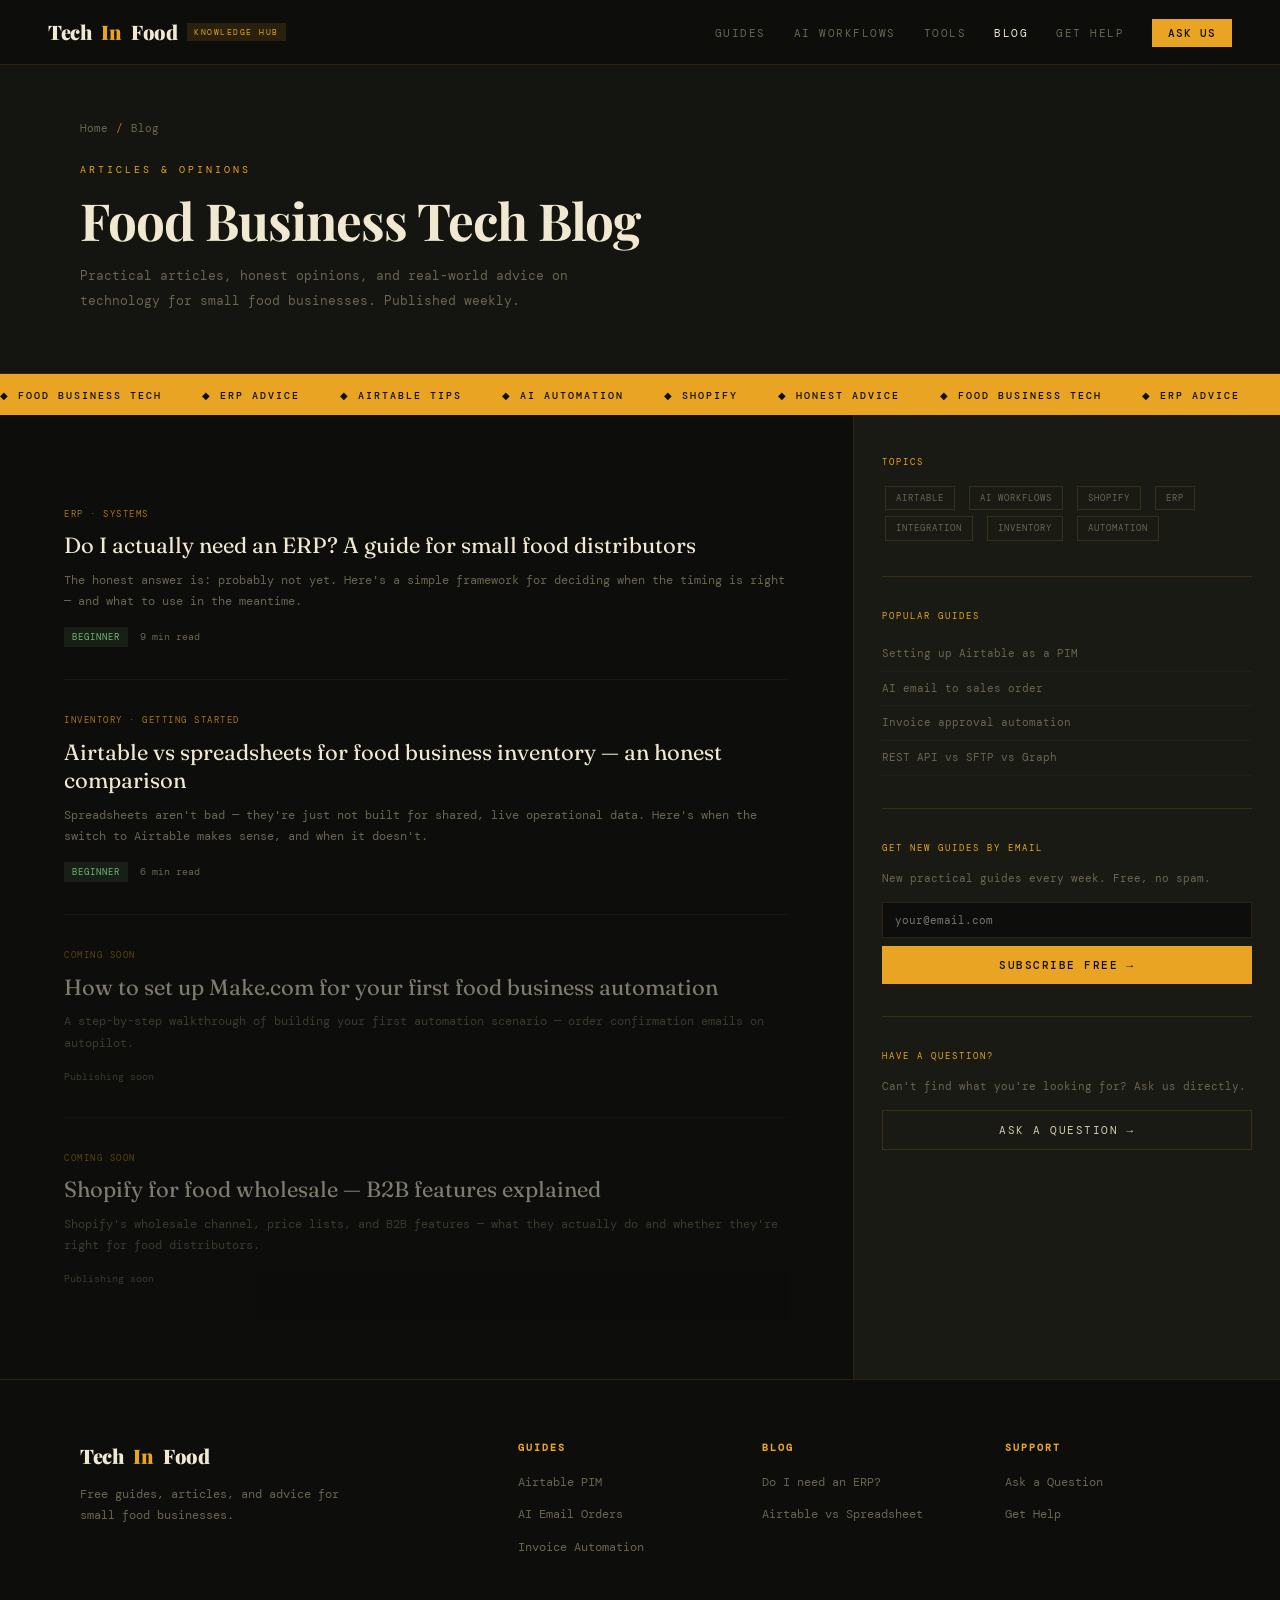
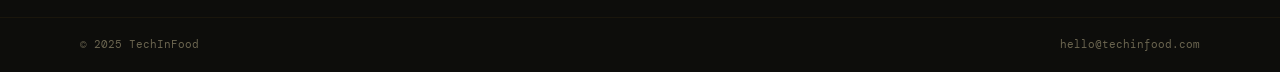
==== blog/index.html @ e89bcf70 "Rename index.html to blog/index.html" ====
<!DOCTYPE html>
<html lang="en">
<head>
<meta charset="UTF-8">
<meta name="viewport" content="width=device-width, initial-scale=1.0">
<title>Blog — Food Business Technology | TechInFood</title>
<meta name="description" content="Practical articles on technology for small food businesses. ERP decisions, Airtable vs spreadsheets, AI automation, and more. Free to read.">
<link rel="canonical" href="https://www.techinfood.com/blog/">
<link href="https://fonts.googleapis.com/css2?family=Playfair+Display:wght@400;700;900&family=DM+Mono:wght@300;400;500&family=Fraunces:ital,wght@0,300;0,700;1,300&display=swap" rel="stylesheet">
<link rel="stylesheet" href="../assets/style.css">
<style>
  .page-hero { padding: 120px 80px 60px; background: var(--surface); border-bottom: 1px solid var(--border); }
  .blog-grid { display: grid; grid-template-columns: 2fr 1fr; gap: 1px; background: var(--border); margin-top: 0; }
  .blog-main { background: var(--bg); padding: 60px 64px; display: flex; flex-direction: column; gap: 1px; }
  .blog-sidebar { background: var(--panel); padding: 40px 28px; }
  .post-card { background: var(--bg); padding: 32px 0; border-bottom: 1px solid rgba(232,164,34,0.07); text-decoration: none; display: block; transition: padding-left 0.2s; color: inherit; }
  .post-card:hover { padding-left: 8px; }
  .post-card:last-child { border-bottom: none; }
  .post-cat { font-size: 9px; letter-spacing: 1.5px; text-transform: uppercase; color: var(--amber-dim); margin-bottom: 10px; }
  .post-title { font-family: 'Fraunces', serif; font-size: 22px; color: var(--cream); margin-bottom: 10px; line-height: 1.3; }
  .post-excerpt { font-size: 12px; color: var(--muted); line-height: 1.8; margin-bottom: 14px; }
  .post-meta { display: flex; gap: 12px; align-items: center; }
  .sidebar-label { font-size: 9px; letter-spacing: 2px; text-transform: uppercase; color: var(--amber); margin-bottom: 14px; }
  .sidebar-section { margin-bottom: 32px; padding-bottom: 32px; border-bottom: 1px solid var(--border); }
  .sidebar-section:last-child { border-bottom: none; margin-bottom: 0; }
  .sidebar-link { display: block; font-size: 11px; color: var(--muted); padding: 8px 0; border-bottom: 1px solid rgba(232,164,34,0.04); text-decoration: none; transition: color 0.2s, padding-left 0.2s; }
  .sidebar-link:hover { color: var(--amber); padding-left: 4px; }
  .topic-tag { font-size: 9px; letter-spacing: 1px; text-transform: uppercase; border: 1px solid var(--border); color: var(--muted); padding: 4px 10px; display: inline-block; margin: 3px; transition: all 0.2s; text-decoration: none; }
  .topic-tag:hover { border-color: var(--amber); color: var(--amber); }
  @media(max-width:900px){ .page-hero{padding:100px 24px 40px;} .blog-grid{grid-template-columns:1fr;} .blog-main{padding:40px 24px;} .blog-sidebar{padding:32px 24px;} }
</style>
</head>
<body>

<div class="modal-overlay" id="modal">
  <div class="modal" id="modal-inner">
    <button class="modal-close" onclick="closeModal()">✕</button>
    <div class="section-label" style="margin-bottom:10px;">Ask us anything</div>
    <h3>Send us your question</h3>
    <p>We reply to every question personally — no bots, no templates.</p>
    <div class="modal-form">
      <input type="text" placeholder="Your name" /><input type="email" placeholder="Your email" />
      <textarea placeholder="What would you like to know?"></textarea>
      <button class="modal-submit" onclick="submitForm()">Send →</button>
      <div class="modal-note">We reply within 1 business day</div>
    </div>
  </div>
</div>

<nav>
  <a href="/" class="logo">Tech<span>In</span>Food <span class="logo-badge">Knowledge Hub</span></a>
  <ul>
    <li><a href="/guides/">Guides</a></li>
    <li><a href="/#ai-docs">AI Workflows</a></li>
    <li><a href="/#tools">Tools</a></li>
    <li><a href="/blog/" class="active">Blog</a></li>
    <li><a href="/#ask-us">Get Help</a></li>
    <li><a href="#" onclick="openModal()" class="nav-cta">Ask Us</a></li>
  </ul>
</nav>

<div class="page-hero">
  <div class="breadcrumb"><a href="/">Home</a><span>/</span> Blog</div>
  <div class="section-label">Articles &amp; opinions</div>
  <h2 style="font-size:clamp(30px,4vw,52px);letter-spacing:-1px;">Food Business Tech Blog</h2>
  <p style="color:var(--muted);font-size:13px;max-width:520px;margin-top:10px;line-height:1.9;">Practical articles, honest opinions, and real-world advice on technology for small food businesses. Published weekly.</p>
</div>

<div class="ticker"><div class="ticker-inner">◆ FOOD BUSINESS TECH &nbsp;&nbsp;&nbsp; ◆ ERP ADVICE &nbsp;&nbsp;&nbsp; ◆ AIRTABLE TIPS &nbsp;&nbsp;&nbsp; ◆ AI AUTOMATION &nbsp;&nbsp;&nbsp; ◆ SHOPIFY &nbsp;&nbsp;&nbsp; ◆ HONEST ADVICE &nbsp;&nbsp;&nbsp; ◆ FOOD BUSINESS TECH &nbsp;&nbsp;&nbsp; ◆ ERP ADVICE &nbsp;&nbsp;&nbsp; ◆ AIRTABLE TIPS &nbsp;&nbsp;&nbsp; ◆ AI AUTOMATION &nbsp;&nbsp;&nbsp; ◆ SHOPIFY &nbsp;&nbsp;&nbsp; ◆ HONEST ADVICE &nbsp;&nbsp;&nbsp;</div></div>

<div class="blog-grid">
  <div class="blog-main">
    <a href="/blog/do-i-need-an-erp.html" class="post-card reveal">
      <div class="post-cat">ERP · Systems</div>
      <div class="post-title">Do I actually need an ERP? A guide for small food distributors</div>
      <div class="post-excerpt">The honest answer is: probably not yet. Here's a simple framework for deciding when the timing is right — and what to use in the meantime.</div>
      <div class="post-meta"><span class="badge badge-beginner">Beginner</span><span style="font-size:10px;color:var(--muted);">9 min read</span></div>
    </a>
    <a href="/blog/airtable-vs-spreadsheet.html" class="post-card reveal">
      <div class="post-cat">Inventory · Getting started</div>
      <div class="post-title">Airtable vs spreadsheets for food business inventory — an honest comparison</div>
      <div class="post-excerpt">Spreadsheets aren't bad — they're just not built for shared, live operational data. Here's when the switch to Airtable makes sense, and when it doesn't.</div>
      <div class="post-meta"><span class="badge badge-beginner">Beginner</span><span style="font-size:10px;color:var(--muted);">6 min read</span></div>
    </a>
    <div class="post-card reveal" style="cursor:default;opacity:0.5;">
      <div class="post-cat">Coming soon</div>
      <div class="post-title">How to set up Make.com for your first food business automation</div>
      <div class="post-excerpt">A step-by-step walkthrough of building your first automation scenario — order confirmation emails on autopilot.</div>
      <div class="post-meta"><span style="font-size:10px;color:var(--muted);">Publishing soon</span></div>
    </div>
    <div class="post-card reveal" style="cursor:default;opacity:0.5;">
      <div class="post-cat">Coming soon</div>
      <div class="post-title">Shopify for food wholesale — B2B features explained</div>
      <div class="post-excerpt">Shopify's wholesale channel, price lists, and B2B features — what they actually do and whether they're right for food distributors.</div>
      <div class="post-meta"><span style="font-size:10px;color:var(--muted);">Publishing soon</span></div>
    </div>
  </div>

  <div class="blog-sidebar">
    <div class="sidebar-section">
      <div class="sidebar-label">Topics</div>
      <a href="/guides/airtable-pim.html" class="topic-tag">Airtable</a>
      <a href="/guides/ai-email-to-sales-order.html" class="topic-tag">AI Workflows</a>
      <a href="#" class="topic-tag">Shopify</a>
      <a href="#" class="topic-tag">ERP</a>
      <a href="/guides/rest-api-sftp-graph.html" class="topic-tag">Integration</a>
      <a href="#" class="topic-tag">Inventory</a>
      <a href="#" class="topic-tag">Automation</a>
    </div>
    <div class="sidebar-section">
      <div class="sidebar-label">Popular guides</div>
      <a href="/guides/airtable-pim.html" class="sidebar-link">Setting up Airtable as a PIM</a>
      <a href="/guides/ai-email-to-sales-order.html" class="sidebar-link">AI email to sales order</a>
      <a href="/guides/invoice-approval-automation.html" class="sidebar-link">Invoice approval automation</a>
      <a href="/guides/rest-api-sftp-graph.html" class="sidebar-link">REST API vs SFTP vs Graph</a>
    </div>
    <div class="sidebar-section">
      <div class="sidebar-label">Get new guides by email</div>
      <p style="font-size:11px;color:var(--muted);line-height:1.7;margin-bottom:14px;">New practical guides every week. Free, no spam.</p>
      <input type="email" id="blog-email" placeholder="your@email.com" style="width:100%;background:var(--bg);border:1px solid var(--border);padding:10px 12px;font-family:'DM Mono',monospace;font-size:11px;color:var(--text);outline:none;margin-bottom:8px;">
      <button class="btn-primary" style="width:100%;" onclick="blogSubscribe()">Subscribe free →</button>
    </div>
    <div class="sidebar-section">
      <div class="sidebar-label">Have a question?</div>
      <p style="font-size:11px;color:var(--muted);line-height:1.7;margin-bottom:14px;">Can't find what you're looking for? Ask us directly.</p>
      <button class="btn-outline" style="width:100%;" onclick="openModal()">Ask a question →</button>
    </div>
  </div>
</div>

<footer>
  <div><a href="/" class="logo">Tech<span>In</span>Food</a><p class="footer-desc">Free guides, articles, and advice for small food businesses.</p></div>
  <div class="footer-col"><h4>Guides</h4><ul><li><a href="/guides/airtable-pim.html">Airtable PIM</a></li><li><a href="/guides/ai-email-to-sales-order.html">AI Email Orders</a></li><li><a href="/guides/invoice-approval-automation.html">Invoice Automation</a></li></ul></div>
  <div class="footer-col"><h4>Blog</h4><ul><li><a href="/blog/do-i-need-an-erp.html">Do I need an ERP?</a></li><li><a href="/blog/airtable-vs-spreadsheet.html">Airtable vs Spreadsheet</a></li></ul></div>
  <div class="footer-col"><h4>Support</h4><ul><li><a onclick="openModal()">Ask a Question</a></li><li><a href="/#ask-us">Get Help</a></li></ul></div>
</footer>
<div class="footer-bottom"><span>© 2025 TechInFood</span><span>hello@techinfood.com</span></div>
<script src="../assets/nav.js"></script>
<script>
function blogSubscribe() {
  const el = document.getElementById('blog-email');
  if(el && el.value){ el.value=''; el.placeholder='✓ Subscribed!'; }
}
</script>
</body>
</html>
---- assets/style.css ----
/* TechInFood — Shared Design System */
:root {
  --bg: #0d0d0b;
  --surface: #141410;
  --panel: #1a1a14;
  --amber: #e8a422;
  --amber-dim: #a8761a;
  --cream: #f0e8d0;
  --muted: #6b6550;
  --text: #d4cab0;
  --green-bright: #6db872;
  --border: rgba(232,164,34,0.15);
}

*, *::before, *::after { box-sizing: border-box; margin: 0; padding: 0; }
html { scroll-behavior: smooth; }
body { background: var(--bg); color: var(--text); font-family: 'DM Mono', monospace; font-size: 14px; line-height: 1.6; overflow-x: hidden; }

/* NAV */
nav { position: fixed; top: 0; left: 0; right: 0; z-index: 100; display: flex; align-items: center; justify-content: space-between; padding: 16px 48px; background: rgba(13,13,11,0.94); backdrop-filter: blur(12px); border-bottom: 1px solid var(--border); }
.logo { font-family: 'Playfair Display', serif; font-size: 20px; font-weight: 900; color: var(--cream); letter-spacing: -0.5px; text-decoration: none; display: flex; align-items: center; gap: 10px; }
.logo span { color: var(--amber); }
.logo-badge { font-size: 8px; letter-spacing: 1.5px; text-transform: uppercase; background: rgba(232,164,34,0.12); color: var(--amber); padding: 3px 7px; font-family: 'DM Mono', monospace; font-weight: 400; }
nav ul { list-style: none; display: flex; gap: 28px; align-items: center; }
nav ul a { color: var(--muted); text-decoration: none; font-size: 11px; letter-spacing: 1.5px; text-transform: uppercase; transition: color 0.2s; }
nav ul a:hover { color: var(--amber); }
nav ul a.active { color: var(--cream); }
.nav-cta { background: var(--amber) !important; color: #0d0d0b !important; padding: 7px 16px; font-weight: 500; letter-spacing: 1px !important; }
.nav-cta:hover { background: var(--cream) !important; }

/* BUTTONS */
.btn-primary { background: var(--amber); color: #0d0d0b; padding: 12px 26px; font-family: 'DM Mono', monospace; font-size: 11px; letter-spacing: 1.5px; text-transform: uppercase; text-decoration: none; font-weight: 500; transition: all 0.2s; display: inline-block; cursor: pointer; border: none; white-space: nowrap; }
.btn-primary:hover { background: var(--cream); transform: translateY(-2px); }
.btn-outline { color: var(--text); padding: 12px 22px; font-family: 'DM Mono', monospace; font-size: 11px; letter-spacing: 1.5px; text-transform: uppercase; text-decoration: none; border: 1px solid var(--border); transition: all 0.2s; display: inline-block; cursor: pointer; background: none; }
.btn-outline:hover { border-color: var(--amber); color: var(--amber); }

/* SECTION */
.section-label { font-size: 10px; letter-spacing: 3px; text-transform: uppercase; color: var(--amber); margin-bottom: 14px; }
h2 { font-family: 'Playfair Display', serif; font-size: clamp(28px, 3.5vw, 46px); font-weight: 700; color: var(--cream); line-height: 1.1; letter-spacing: -0.5px; margin-bottom: 16px; }
h3 { font-family: 'Fraunces', serif; font-size: 22px; color: var(--cream); margin-bottom: 10px; line-height: 1.3; }

/* STATUS */
.status-dot { width: 7px; height: 7px; border-radius: 50%; background: var(--green-bright); display: inline-block; animation: pulse 2s ease-in-out infinite; }
@keyframes pulse { 0%,100%{opacity:1} 50%{opacity:0.4} }

/* BADGES */
.badge { font-size: 9px; letter-spacing: 1px; text-transform: uppercase; padding: 3px 8px; display: inline-block; }
.badge-free { background: rgba(109,184,114,0.1); color: var(--green-bright); border: 1px solid rgba(109,184,114,0.2); }
.badge-new { background: rgba(232,164,34,0.1); color: var(--amber); border: 1px solid rgba(232,164,34,0.2); }
.badge-beginner { background: rgba(109,184,114,0.1); color: var(--green-bright); }
.badge-intermediate { background: rgba(232,164,34,0.1); color: var(--amber); }
.badge-advanced { background: rgba(192,57,43,0.1); color: #e07060; }

/* REVEAL */
.reveal { opacity: 0; transform: translateY(18px); transition: opacity 0.6s ease, transform 0.6s ease; }
.reveal.visible { opacity: 1; transform: none; }

/* TICKER */
.ticker { background: var(--amber); color: #0d0d0b; overflow: hidden; white-space: nowrap; padding: 9px 0; }
.ticker-inner { display: inline-block; animation: ticker 40s linear infinite; font-size: 10px; font-weight: 500; letter-spacing: 2px; text-transform: uppercase; }
@keyframes ticker { 0%{transform:translateX(0)} 100%{transform:translateX(-50%)} }

/* FOOTER */
footer { background: var(--bg); padding: 60px 80px; border-top: 1px solid var(--border); display: grid; grid-template-columns: 2fr 1fr 1fr 1fr; gap: 48px; }
.footer-desc { font-size: 12px; color: var(--muted); line-height: 1.8; max-width: 260px; margin-top: 12px; }
.footer-col h4 { font-size: 10px; letter-spacing: 2px; text-transform: uppercase; color: var(--amber); margin-bottom: 14px; }
.footer-col ul { list-style: none; display: flex; flex-direction: column; gap: 10px; }
.footer-col ul a { font-size: 12px; color: var(--muted); text-decoration: none; transition: color 0.2s; cursor: pointer; }
.footer-col ul a:hover { color: var(--text); }
.footer-bottom { background: var(--bg); padding: 18px 80px; border-top: 1px solid rgba(232,164,34,0.06); display: flex; justify-content: space-between; font-size: 11px; color: var(--muted); }

/* MODAL */
.modal-overlay { display: none; position: fixed; inset: 0; background: rgba(13,13,11,0.88); z-index: 200; align-items: center; justify-content: center; backdrop-filter: blur(6px); }
.modal-overlay.open { display: flex; }
.modal { background: var(--panel); border: 1px solid var(--border); padding: 44px; max-width: 440px; width: 90%; position: relative; animation: modalIn 0.3s ease; }
@keyframes modalIn { from{transform:translateY(20px);opacity:0} to{transform:none;opacity:1} }
.modal-close { position: absolute; top: 14px; right: 18px; background: none; border: none; color: var(--muted); font-size: 16px; cursor: pointer; }
.modal-close:hover { color: var(--cream); }
.modal h3 { font-family: 'Playfair Display', serif; font-size: 22px; color: var(--cream); margin-bottom: 8px; }
.modal p { font-size: 12px; color: var(--muted); line-height: 1.8; margin-bottom: 22px; }
.modal-form { display: flex; flex-direction: column; gap: 10px; }
.modal-form input, .modal-form select, .modal-form textarea { background: var(--bg); border: 1px solid var(--border); padding: 11px 13px; font-family: 'DM Mono', monospace; font-size: 12px; color: var(--text); outline: none; transition: border-color 0.2s; }
.modal-form input:focus, .modal-form select:focus, .modal-form textarea:focus { border-color: var(--amber); }
.modal-form input::placeholder, .modal-form textarea::placeholder { color: var(--muted); }
.modal-form select { color: var(--muted); appearance: none; }
.modal-form select option { background: var(--panel); color: var(--text); }
.modal-form textarea { resize: none; height: 80px; }
.modal-submit { background: var(--amber); color: #0d0d0b; border: none; padding: 13px; font-family: 'DM Mono', monospace; font-size: 11px; letter-spacing: 1.5px; text-transform: uppercase; font-weight: 500; cursor: pointer; transition: background 0.2s; }
.modal-submit:hover { background: var(--cream); }
.modal-note { font-size: 10px; color: var(--muted); text-align: center; margin-top: 8px; }

/* BREADCRUMB */
.breadcrumb { font-size: 11px; color: var(--muted); display: flex; align-items: center; gap: 8px; margin-bottom: 24px; flex-wrap: wrap; }
.breadcrumb a { color: var(--muted); text-decoration: none; transition: color 0.2s; }
.breadcrumb a:hover { color: var(--amber); }
.breadcrumb span { color: var(--amber-dim); }

/* ARTICLE BODY */
.article-body { font-size: 13px; line-height: 1.95; color: var(--text); max-width: 720px; }
.article-body h3 { font-family: 'Fraunces', serif; font-size: 20px; color: var(--cream); margin: 36px 0 12px; }
.article-body h4 { font-size: 14px; color: var(--cream); margin: 24px 0 8px; letter-spacing: 0.5px; }
.article-body p { margin-bottom: 16px; color: var(--muted); }
.article-body strong { color: var(--text); font-weight: 500; }
.article-body ul, .article-body ol { margin: 12px 0 20px 20px; color: var(--muted); display: flex; flex-direction: column; gap: 8px; }
.article-body li { font-size: 13px; line-height: 1.7; }
.article-body a { color: var(--amber); text-decoration: none; border-bottom: 1px solid rgba(232,164,34,0.3); }
.article-body a:hover { border-color: var(--amber); }

.callout { background: var(--panel); border-left: 3px solid var(--amber); padding: 18px 20px; margin: 24px 0; font-size: 12px; color: var(--muted); line-height: 1.8; }
.callout strong { color: var(--amber); }

.code-block { background: var(--bg); border: 1px solid var(--border); border-left: 3px solid var(--amber); padding: 16px 18px; font-size: 11px; color: var(--amber-dim); margin: 16px 0; line-height: 1.8; overflow-x: auto; white-space: pre; font-family: 'DM Mono', monospace; }
.code-block .comment { color: var(--muted); }

@media (max-width: 900px) {
  nav { padding: 14px 20px; }
  nav ul { display: none; }
  footer { grid-template-columns: 1fr 1fr; padding: 40px 24px; gap: 28px; }
  .footer-bottom { padding: 14px 24px; flex-direction: column; gap: 6px; }
}
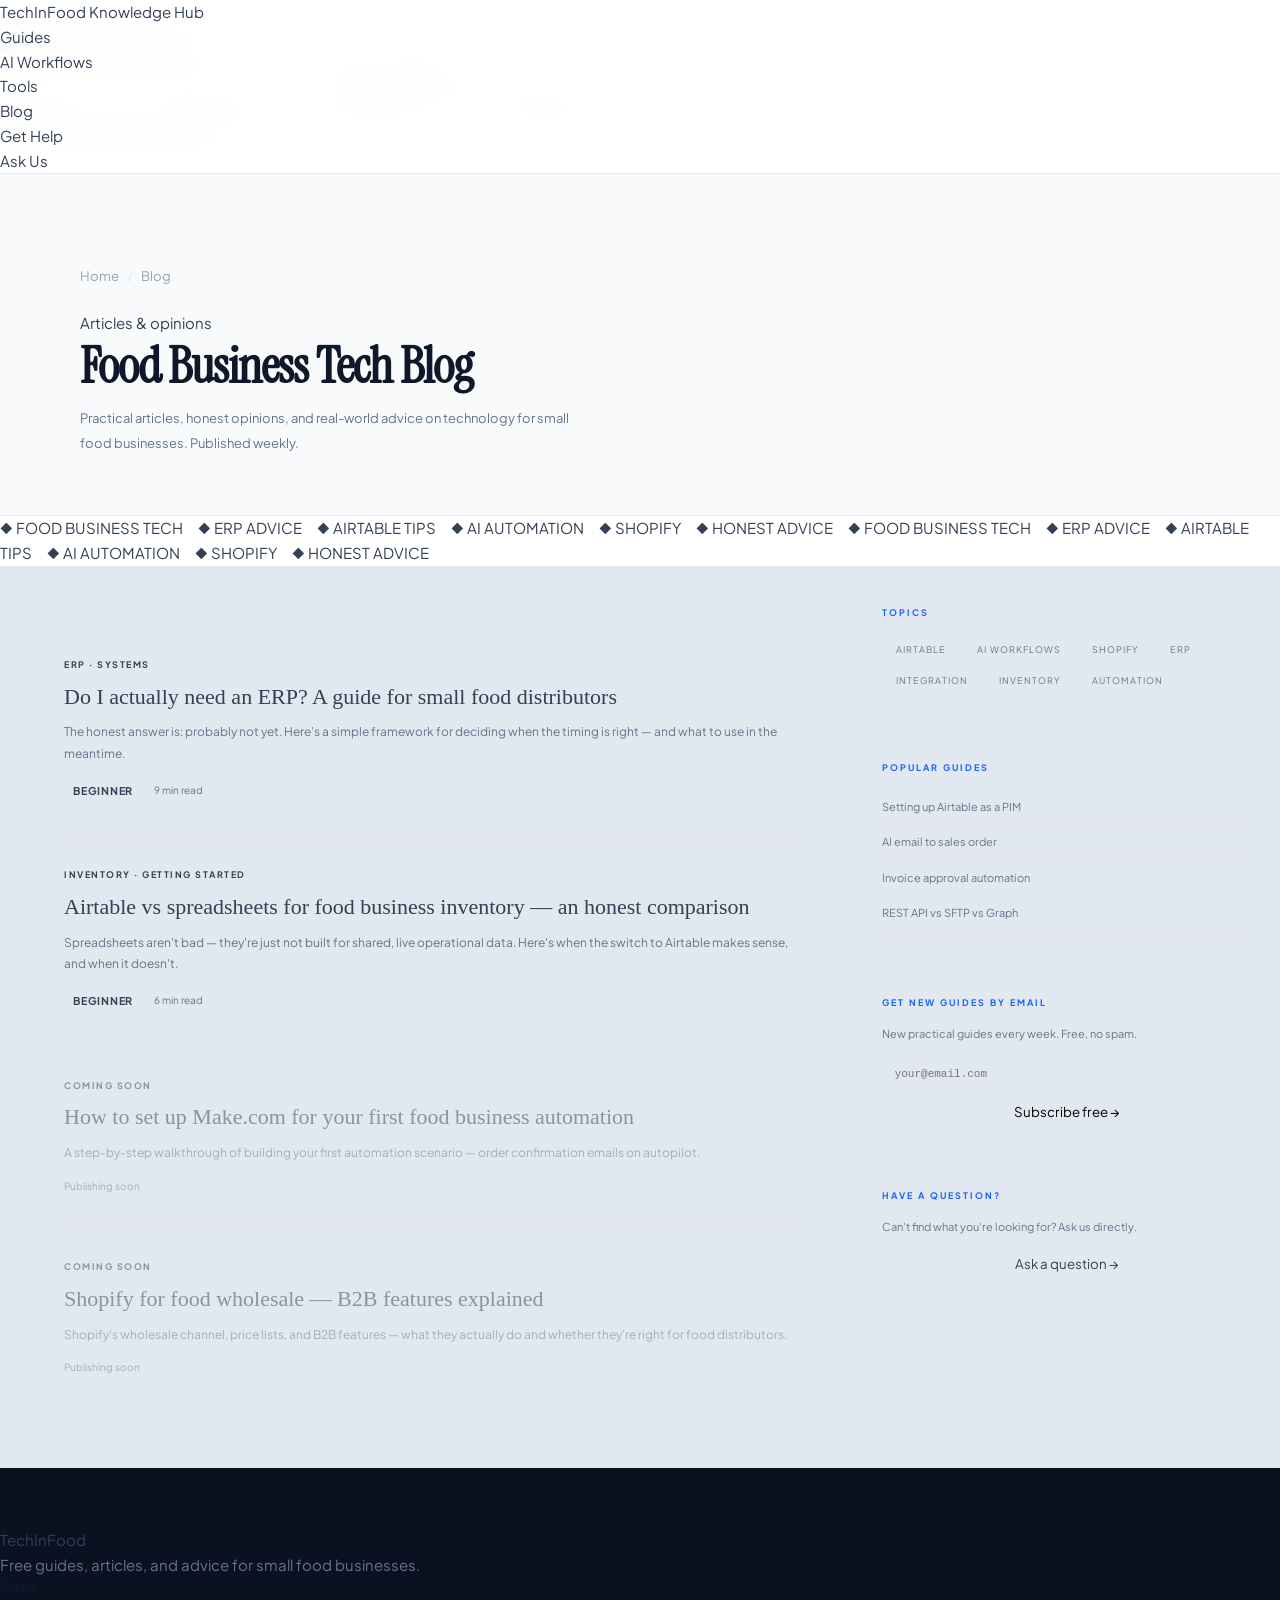
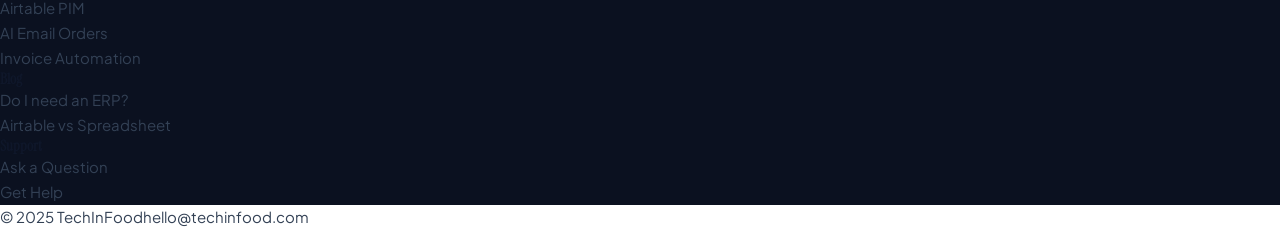
==== commit dbabb3c7: "Add files via upload" ====
--- a/blog/index.html
+++ b/blog/index.html
@@ -6,7 +6,7 @@
 <title>Blog — Food Business Technology | TechInFood</title>
 <meta name="description" content="Practical articles on technology for small food businesses. ERP decisions, Airtable vs spreadsheets, AI automation, and more. Free to read.">
 <link rel="canonical" href="https://www.techinfood.com/blog/">
-<link href="https://fonts.googleapis.com/css2?family=Playfair+Display:wght@400;700;900&family=DM+Mono:wght@300;400;500&family=Fraunces:ital,wght@0,300;0,700;1,300&display=swap" rel="stylesheet">
+<link href="https://fonts.googleapis.com/css2?family=Plus+Jakarta+Sans:wght@400;500;600;700;800&family=Instrument+Serif:ital@0;1&display=swap" rel="stylesheet">
 <link rel="stylesheet" href="../assets/style.css">
 <style>
   .page-hero { padding: 120px 80px 60px; background: var(--surface); border-bottom: 1px solid var(--border); }
@@ -20,7 +20,7 @@
   .post-title { font-family: 'Fraunces', serif; font-size: 22px; color: var(--cream); margin-bottom: 10px; line-height: 1.3; }
   .post-excerpt { font-size: 12px; color: var(--muted); line-height: 1.8; margin-bottom: 14px; }
   .post-meta { display: flex; gap: 12px; align-items: center; }
-  .sidebar-label { font-size: 9px; letter-spacing: 2px; text-transform: uppercase; color: var(--amber); margin-bottom: 14px; }
+  .sidebar-label { font-size: 9px; letter-spacing: 2px; text-transform: uppercase; color: var(--blue); margin-bottom: 14px; }
   .sidebar-section { margin-bottom: 32px; padding-bottom: 32px; border-bottom: 1px solid var(--border); }
   .sidebar-section:last-child { border-bottom: none; margin-bottom: 0; }
   .sidebar-link { display: block; font-size: 11px; color: var(--muted); padding: 8px 0; border-bottom: 1px solid rgba(232,164,34,0.04); text-decoration: none; transition: color 0.2s, padding-left 0.2s; }
--- a/assets/style.css
+++ b/assets/style.css
@@ -1,120 +1,323 @@
-/* TechInFood — Shared Design System */
+/* TechInFood — Shared Design System v2 */
+/* Colours, typography, nav, footer, modal, buttons, atoms */
+
 :root {
-  --bg: #0d0d0b;
-  --surface: #141410;
-  --panel: #1a1a14;
-  --amber: #e8a422;
-  --amber-dim: #a8761a;
-  --cream: #f0e8d0;
-  --muted: #6b6550;
-  --text: #d4cab0;
-  --green-bright: #6db872;
-  --border: rgba(232,164,34,0.15);
+  --blue:        #1B62F8;
+  --blue-dark:   #1245C7;
+  --blue-mid:    #3B7CF8;
+  --blue-light:  #EBF2FF;
+  --blue-faint:  #F4F8FF;
+  --teal:        #0C9E80;
+  --teal-dark:   #087A63;
+  --teal-light:  #E6F7F3;
+  --teal-faint:  #F0FBF8;
+  --gold:        #E8920A;
+  --gold-light:  #FEF4E5;
+  --ink:         #0F172A;
+  --ink-mid:     #1E293B;
+  --body:        #334155;
+  --muted:       #64748B;
+  --light:       #94A3B8;
+  --border:      #E2E8F0;
+  --border-soft: #F1F5F9;
+  --surface:     #F8FAFC;
+  --white:       #FFFFFF;
+  --shadow-xs:   0 1px 3px rgba(15,23,42,.06), 0 1px 2px rgba(15,23,42,.04);
+  --shadow-sm:   0 2px 8px rgba(15,23,42,.08), 0 1px 3px rgba(15,23,42,.05);
+  --shadow:      0 4px 20px rgba(15,23,42,.09), 0 2px 8px rgba(15,23,42,.05);
+  --shadow-lg:   0 12px 40px rgba(15,23,42,.12), 0 4px 16px rgba(15,23,42,.06);
+  --shadow-blue: 0 4px 24px rgba(27,98,248,.25);
+  --r-sm: 6px; --r: 10px; --r-lg: 16px; --r-xl: 20px;
 }
 
 *, *::before, *::after { box-sizing: border-box; margin: 0; padding: 0; }
 html { scroll-behavior: smooth; }
-body { background: var(--bg); color: var(--text); font-family: 'DM Mono', monospace; font-size: 14px; line-height: 1.6; overflow-x: hidden; }
-
-/* NAV */
-nav { position: fixed; top: 0; left: 0; right: 0; z-index: 100; display: flex; align-items: center; justify-content: space-between; padding: 16px 48px; background: rgba(13,13,11,0.94); backdrop-filter: blur(12px); border-bottom: 1px solid var(--border); }
-.logo { font-family: 'Playfair Display', serif; font-size: 20px; font-weight: 900; color: var(--cream); letter-spacing: -0.5px; text-decoration: none; display: flex; align-items: center; gap: 10px; }
-.logo span { color: var(--amber); }
-.logo-badge { font-size: 8px; letter-spacing: 1.5px; text-transform: uppercase; background: rgba(232,164,34,0.12); color: var(--amber); padding: 3px 7px; font-family: 'DM Mono', monospace; font-weight: 400; }
-nav ul { list-style: none; display: flex; gap: 28px; align-items: center; }
-nav ul a { color: var(--muted); text-decoration: none; font-size: 11px; letter-spacing: 1.5px; text-transform: uppercase; transition: color 0.2s; }
-nav ul a:hover { color: var(--amber); }
-nav ul a.active { color: var(--cream); }
-.nav-cta { background: var(--amber) !important; color: #0d0d0b !important; padding: 7px 16px; font-weight: 500; letter-spacing: 1px !important; }
-.nav-cta:hover { background: var(--cream) !important; }
-
-/* BUTTONS */
-.btn-primary { background: var(--amber); color: #0d0d0b; padding: 12px 26px; font-family: 'DM Mono', monospace; font-size: 11px; letter-spacing: 1.5px; text-transform: uppercase; text-decoration: none; font-weight: 500; transition: all 0.2s; display: inline-block; cursor: pointer; border: none; white-space: nowrap; }
-.btn-primary:hover { background: var(--cream); transform: translateY(-2px); }
-.btn-outline { color: var(--text); padding: 12px 22px; font-family: 'DM Mono', monospace; font-size: 11px; letter-spacing: 1.5px; text-transform: uppercase; text-decoration: none; border: 1px solid var(--border); transition: all 0.2s; display: inline-block; cursor: pointer; background: none; }
-.btn-outline:hover { border-color: var(--amber); color: var(--amber); }
-
-/* SECTION */
-.section-label { font-size: 10px; letter-spacing: 3px; text-transform: uppercase; color: var(--amber); margin-bottom: 14px; }
-h2 { font-family: 'Playfair Display', serif; font-size: clamp(28px, 3.5vw, 46px); font-weight: 700; color: var(--cream); line-height: 1.1; letter-spacing: -0.5px; margin-bottom: 16px; }
-h3 { font-family: 'Fraunces', serif; font-size: 22px; color: var(--cream); margin-bottom: 10px; line-height: 1.3; }
-
-/* STATUS */
-.status-dot { width: 7px; height: 7px; border-radius: 50%; background: var(--green-bright); display: inline-block; animation: pulse 2s ease-in-out infinite; }
-@keyframes pulse { 0%,100%{opacity:1} 50%{opacity:0.4} }
-
-/* BADGES */
-.badge { font-size: 9px; letter-spacing: 1px; text-transform: uppercase; padding: 3px 8px; display: inline-block; }
-.badge-free { background: rgba(109,184,114,0.1); color: var(--green-bright); border: 1px solid rgba(109,184,114,0.2); }
-.badge-new { background: rgba(232,164,34,0.1); color: var(--amber); border: 1px solid rgba(232,164,34,0.2); }
-.badge-beginner { background: rgba(109,184,114,0.1); color: var(--green-bright); }
-.badge-intermediate { background: rgba(232,164,34,0.1); color: var(--amber); }
-.badge-advanced { background: rgba(192,57,43,0.1); color: #e07060; }
-
-/* REVEAL */
-.reveal { opacity: 0; transform: translateY(18px); transition: opacity 0.6s ease, transform 0.6s ease; }
-.reveal.visible { opacity: 1; transform: none; }
-
-/* TICKER */
-.ticker { background: var(--amber); color: #0d0d0b; overflow: hidden; white-space: nowrap; padding: 9px 0; }
-.ticker-inner { display: inline-block; animation: ticker 40s linear infinite; font-size: 10px; font-weight: 500; letter-spacing: 2px; text-transform: uppercase; }
+body {
+  background: var(--white); color: var(--body);
+  font-family: 'Plus Jakarta Sans', system-ui, sans-serif;
+  font-size: 15px; line-height: 1.65;
+  -webkit-font-smoothing: antialiased; overflow-x: hidden;
+}
+h1,h2,h3,h4 { font-family: 'Instrument Serif', Georgia, serif; color: var(--ink); line-height: 1.18; }
+h1 { font-size: clamp(1.8rem,4vw,2.8rem); }
+h2 { font-size: clamp(1.5rem,3vw,2.1rem); }
+h3 { font-size: 1.1rem; font-family: 'Plus Jakarta Sans', sans-serif; font-weight: 700; }
+p  { color: var(--muted); line-height: 1.75; }
+a  { color: inherit; text-decoration: none; }
+button { font-family: inherit; cursor: pointer; border: none; background: none; }
+
+/* Layout */
+.wrap    { max-width: 1160px; margin: 0 auto; padding: 0 28px; }
+.wrap-sm { max-width: 780px; margin: 0 auto; padding: 0 28px; }
+.sec     { padding: 80px 0; }
+
+/* Eyebrow */
+.eyebrow {
+  display: inline-flex; align-items: center; gap: 7px;
+  font-size: 0.7rem; font-weight: 700; letter-spacing: 0.1em;
+  text-transform: uppercase; color: var(--blue); margin-bottom: 14px;
+  font-family: 'Plus Jakarta Sans', sans-serif;
+}
+.eyebrow-dot { width: 6px; height: 6px; border-radius: 50%; background: var(--blue); flex-shrink: 0; }
+.eyebrow.teal { color: var(--teal); }
+.eyebrow.teal .eyebrow-dot { background: var(--teal); }
+
+/* Badges */
+.badge { display: inline-flex; align-items: center; font-size: 0.67rem; font-weight: 700; letter-spacing: 0.07em; text-transform: uppercase; padding: 3px 9px; border-radius: 20px; font-family: 'Plus Jakarta Sans', sans-serif; }
+.badge-blue  { background: var(--blue-light); color: var(--blue-dark); }
+.badge-teal  { background: var(--teal-light); color: var(--teal-dark); }
+.badge-gold  { background: var(--gold-light); color: var(--gold); }
+.badge-gray  { background: var(--border-soft); color: var(--muted); }
+.badge-new   { background: var(--blue); color: white; }
+
+/* Buttons */
+.btn {
+  display: inline-flex; align-items: center; gap: 7px;
+  font-weight: 700; font-size: 0.875rem; padding: 12px 22px;
+  border-radius: var(--r); transition: all 0.18s; white-space: nowrap;
+  letter-spacing: -0.01em; font-family: 'Plus Jakarta Sans', sans-serif;
+  text-decoration: none; cursor: pointer; border: none;
+}
+.btn-blue  { background: var(--blue); color: white; box-shadow: 0 1px 3px rgba(27,98,248,.3); }
+.btn-blue:hover { background: var(--blue-dark); box-shadow: var(--shadow-blue); transform: translateY(-1px); }
+.btn-teal  { background: var(--teal); color: white; }
+.btn-teal:hover { background: var(--teal-dark); transform: translateY(-1px); }
+.btn-white { background: white; color: var(--blue); box-shadow: var(--shadow-sm); }
+.btn-white:hover { box-shadow: var(--shadow); transform: translateY(-1px); }
+.btn-outline{ background: transparent; color: var(--body); border: 1.5px solid var(--border); }
+.btn-outline:hover { border-color: var(--blue); color: var(--blue); background: var(--blue-faint); }
+.btn-ghost  { background: transparent; color: var(--muted); padding: 12px 0; border-bottom: 2px solid var(--border); border-radius: 0; }
+.btn-ghost:hover { color: var(--blue); border-color: var(--blue); }
+.btn-sm  { padding: 8px 16px; font-size: 0.8rem; }
+.btn-lg  { padding: 15px 30px; font-size: 0.95rem; }
+
+/* Nav */
+nav {
+  position: fixed; top: 0; left: 0; right: 0; z-index: 200;
+  background: rgba(255,255,255,0.93); backdrop-filter: blur(14px);
+  border-bottom: 1px solid var(--border);
+}
+.nav-inner {
+  max-width: 1160px; margin: 0 auto; padding: 0 28px;
+  display: flex; align-items: center; height: 66px; gap: 8px;
+}
+.nav-logo { display: flex; align-items: center; gap: 10px; margin-right: 16px; text-decoration: none; }
+.nav-logo-icon {
+  width: 34px; height: 34px; background: var(--blue); border-radius: 9px;
+  display: grid; place-items: center; flex-shrink: 0;
+}
+.nav-logo-icon svg { width: 18px; height: 18px; fill: none; stroke: white; stroke-width: 2.2; stroke-linecap: round; stroke-linejoin: round; }
+.nav-logo-text { font-family: 'Plus Jakarta Sans', sans-serif; font-size: 1.05rem; font-weight: 800; color: var(--ink); letter-spacing: -0.02em; }
+.nav-logo-text span { color: var(--teal); }
+.nav-pill { font-size: 0.62rem; font-weight: 700; letter-spacing: 0.08em; text-transform: uppercase; background: var(--blue-light); color: var(--blue); padding: 3px 9px; border-radius: 20px; font-family: 'Plus Jakarta Sans', sans-serif; }
+.nav-links { display: flex; align-items: center; gap: 2px; margin-left: 8px; }
+.nav-links a {
+  font-size: 0.875rem; font-weight: 600; color: var(--muted);
+  padding: 7px 13px; border-radius: var(--r-sm); transition: all 0.15s;
+  letter-spacing: -0.01em; text-decoration: none;
+}
+.nav-links a:hover, .nav-links a.active { color: var(--ink); background: var(--surface); }
+.nav-actions { margin-left: auto; display: flex; align-items: center; gap: 8px; }
+
+/* Breadcrumb */
+.breadcrumb {
+  display: flex; align-items: center; gap: 8px;
+  font-size: 0.82rem; color: var(--light); margin-bottom: 24px; flex-wrap: wrap;
+}
+.breadcrumb a { color: var(--light); text-decoration: none; transition: color 0.15s; }
+.breadcrumb a:hover { color: var(--blue); }
+.breadcrumb span { color: var(--border); }
+
+/* Article body */
+.article-body { font-size: 0.95rem; line-height: 1.85; color: var(--body); max-width: 700px; }
+.article-body h3 { font-family: 'Plus Jakarta Sans', sans-serif; font-size: 1rem; font-weight: 800; color: var(--ink); margin: 32px 0 10px; }
+.article-body h4 { font-size: 0.9rem; font-weight: 700; color: var(--ink-mid); margin: 20px 0 6px; }
+.article-body p  { margin-bottom: 14px; color: var(--muted); }
+.article-body strong { color: var(--body); font-weight: 700; }
+.article-body ul, .article-body ol { margin: 10px 0 16px 20px; display: flex; flex-direction: column; gap: 7px; color: var(--muted); }
+.article-body li { font-size: 0.925rem; line-height: 1.7; }
+.article-body a { color: var(--blue); border-bottom: 1px solid rgba(27,98,248,.25); transition: border-color 0.15s; }
+.article-body a:hover { border-color: var(--blue); }
+
+.callout {
+  background: var(--blue-faint); border-left: 3px solid var(--blue);
+  border-radius: 0 var(--r) var(--r) 0; padding: 16px 18px;
+  margin: 20px 0; font-size: 0.9rem; color: var(--body); line-height: 1.75;
+}
+.callout strong { color: var(--blue-dark); }
+.callout.teal  { background: var(--teal-faint); border-left-color: var(--teal); }
+.callout.warn  { background: var(--gold-light); border-left-color: var(--gold); }
+.callout.warn strong { color: var(--gold); }
+
+.code-block {
+  background: var(--ink); border-radius: var(--r); padding: 18px 20px;
+  font-size: 0.82rem; color: #94A3B8; margin: 16px 0; line-height: 1.8;
+  overflow-x: auto; white-space: pre; font-family: 'DM Mono', monospace;
+}
+.code-block .comment { color: #475569; }
+.code-block .key     { color: #7DD3FC; }
+.code-block .val     { color: #86EFAC; }
+
+/* Step blocks */
+.step-block {
+  background: var(--surface); border: 1px solid var(--border);
+  border-radius: var(--r-lg); margin: 16px 0; overflow: hidden;
+}
+.step-row {
+  display: flex; align-items: flex-start; gap: 0;
+  border-bottom: 1px solid var(--border-soft);
+}
+.step-row:last-child { border-bottom: none; }
+.step-num {
+  width: 44px; flex-shrink: 0; display: grid; place-items: center;
+  padding: 14px 0; font-size: 0.78rem; font-weight: 800;
+  color: var(--blue); background: var(--blue-light); align-self: stretch;
+  font-family: 'Plus Jakarta Sans', sans-serif;
+}
+.step-content { padding: 14px 16px; flex: 1; }
+.step-title { font-size: 0.9rem; font-weight: 800; color: var(--ink); margin-bottom: 3px; }
+.step-desc  { font-size: 0.85rem; color: var(--muted); line-height: 1.65; }
+
+/* Field tables */
+.field-table { width: 100%; border-collapse: collapse; margin: 14px 0; font-size: 0.875rem; }
+.field-table th {
+  background: var(--surface); padding: 10px 14px; text-align: left;
+  font-size: 0.7rem; font-weight: 700; letter-spacing: 0.08em;
+  text-transform: uppercase; color: var(--light); border-bottom: 1px solid var(--border);
+  font-family: 'Plus Jakarta Sans', sans-serif;
+}
+.field-table td { padding: 11px 14px; border-bottom: 1px solid var(--border-soft); color: var(--muted); vertical-align: top; line-height: 1.6; }
+.field-table td:first-child { font-weight: 700; color: var(--ink-mid); background: var(--surface); }
+.field-table tr:last-child td { border-bottom: none; }
+.field-table tr:hover td { background: var(--blue-faint); }
+
+/* Sidebar */
+.page-layout { display: grid; grid-template-columns: 1fr 280px; gap: 1px; background: var(--border); border: 1px solid var(--border); border-radius: var(--r-xl); overflow: hidden; }
+.page-main { background: var(--white); padding: 48px 52px; }
+.page-sidebar { background: var(--surface); padding: 36px 28px; position: sticky; top: 80px; height: fit-content; }
+.sidebar-section { margin-bottom: 28px; padding-bottom: 28px; border-bottom: 1px solid var(--border); }
+.sidebar-section:last-child { border-bottom: none; margin-bottom: 0; padding-bottom: 0; }
+.sidebar-label { font-size: 0.65rem; font-weight: 700; letter-spacing: 0.1em; text-transform: uppercase; color: var(--blue); margin-bottom: 12px; font-family: 'Plus Jakarta Sans', sans-serif; }
+.toc-link { display: block; font-size: 0.85rem; color: var(--muted); padding: 7px 0; border-bottom: 1px solid var(--border-soft); text-decoration: none; transition: all 0.15s; }
+.toc-link:hover { color: var(--blue); padding-left: 4px; }
+.toc-link:last-child { border-bottom: none; }
+.related-card { display: block; text-decoration: none; padding: 10px 0; border-bottom: 1px solid var(--border-soft); transition: all 0.15s; }
+.related-card:hover { padding-left: 4px; }
+.related-card:last-child { border-bottom: none; }
+.related-title { font-size: 0.85rem; font-weight: 600; color: var(--ink-mid); margin-bottom: 2px; line-height: 1.35; }
+.related-type  { font-size: 0.72rem; color: var(--light); letter-spacing: 0.04em; }
+
+/* Guide cards (for listing pages) */
+.guide-card {
+  border: 1.5px solid var(--border); border-radius: var(--r-lg);
+  padding: 26px; display: flex; flex-direction: column;
+  transition: all 0.2s; text-decoration: none; background: var(--white); position: relative;
+}
+.guide-card::after { content:''; position:absolute; bottom:0; left:0; right:0; height:3px; background:var(--blue); border-radius:0 0 var(--r-lg) var(--r-lg); transform:scaleX(0); transition:transform .2s; }
+.guide-card:hover { border-color: var(--blue); box-shadow: var(--shadow); transform: translateY(-3px); }
+.guide-card:hover::after { transform: scaleX(1); }
+.gc-icon { font-size: 1.4rem; margin-bottom: 12px; width: 40px; height: 40px; background: var(--blue-faint); display: grid; place-items: center; border-radius: var(--r-sm); }
+.gc-tag  { font-size: 0.65rem; font-weight: 700; letter-spacing: 0.1em; text-transform: uppercase; color: var(--blue); margin-bottom: 7px; font-family: 'Plus Jakarta Sans', sans-serif; }
+.gc-title{ font-family: 'Plus Jakarta Sans', sans-serif; font-size: 0.95rem; font-weight: 800; color: var(--ink); margin-bottom: 8px; line-height: 1.35; }
+.gc-desc { font-size: 0.85rem; color: var(--muted); line-height: 1.7; flex: 1; margin-bottom: 16px; }
+.gc-footer { display: flex; align-items: center; gap: 8px; margin-top: auto; }
+.gc-level { font-size: 0.65rem; font-weight: 700; letter-spacing: 0.06em; text-transform: uppercase; padding: 3px 9px; border-radius: 20px; font-family: 'Plus Jakarta Sans', sans-serif; }
+.gl-b { background: var(--teal-light); color: var(--teal-dark); }
+.gl-i { background: var(--blue-light); color: var(--blue-dark); }
+.gc-time { font-size: 0.8rem; color: var(--light); }
+.gc-link { margin-left: auto; font-size: 0.8rem; font-weight: 700; color: var(--blue); transition: gap 0.15s; display: flex; align-items: center; gap: 4px; }
+.guide-card:hover .gc-link { gap: 8px; }
+
+/* Blog post cards */
+.post-card { display: block; text-decoration: none; padding: 28px 0; border-bottom: 1px solid var(--border-soft); transition: padding-left 0.15s; color: inherit; }
+.post-card:hover { padding-left: 6px; }
+.post-card:last-child { border-bottom: none; }
+.post-cat  { font-size: 0.65rem; font-weight: 700; letter-spacing: 0.1em; text-transform: uppercase; color: var(--blue); margin-bottom: 8px; font-family: 'Plus Jakarta Sans', sans-serif; }
+.post-title{ font-family: 'Instrument Serif', serif; font-size: 1.2rem; color: var(--ink); margin-bottom: 8px; line-height: 1.3; }
+.post-excerpt { font-size: 0.875rem; color: var(--muted); line-height: 1.72; margin-bottom: 12px; }
+.post-meta  { display: flex; gap: 10px; align-items: center; }
+
+/* FAQ */
+.faq-list { display: flex; flex-direction: column; gap: 0; border: 1.5px solid var(--border); border-radius: var(--r-xl); overflow: hidden; background: var(--white); }
+.faq-item { border-bottom: 1px solid var(--border-soft); }
+.faq-item:last-child { border-bottom: none; }
+.faq-q { width:100%; text-align:left; padding:18px 22px; display:flex; justify-content:space-between; align-items:center; gap:20px; font-size:.9rem; font-weight:700; color:var(--ink-mid); transition:background .15s; cursor:pointer; font-family:'Plus Jakarta Sans',sans-serif; }
+.faq-q:hover { background: var(--blue-faint); }
+.faq-ico { font-size:.95rem; color:var(--blue); flex-shrink:0; transition:transform .25s; }
+.faq-q.open .faq-ico { transform: rotate(45deg); }
+.faq-a { max-height:0; overflow:hidden; transition:max-height .35s ease, padding .25s; font-size:.875rem; color:var(--muted); line-height:1.78; padding:0 22px; }
+.faq-a.open { max-height:280px; padding:0 22px 18px; }
+
+/* Modal */
+.modal-ov { display:none; position:fixed; inset:0; background:rgba(11,17,32,.75); z-index:500; align-items:center; justify-content:center; backdrop-filter:blur(6px); }
+.modal-ov.open { display:flex; }
+.modal-box { background:var(--white); border-radius:var(--r-xl); padding:36px; max-width:432px; width:94%; position:relative; box-shadow:var(--shadow-lg); animation:mIn .28s cubic-bezier(.34,1.3,.64,1); }
+@keyframes mIn { from{transform:translateY(18px) scale(.97);opacity:0} to{transform:none;opacity:1} }
+.modal-close { position:absolute; top:14px; right:14px; width:28px; height:28px; border-radius:50%; background:var(--surface); color:var(--muted); font-size:14px; display:grid; place-items:center; transition:all .15s; cursor:pointer; border:none; }
+.modal-close:hover { background:var(--border); color:var(--ink); }
+.modal-eye { font-size:.65rem; font-weight:700; letter-spacing:.1em; text-transform:uppercase; color:var(--blue); margin-bottom:6px; font-family:'Plus Jakarta Sans',sans-serif; }
+.modal-box h3 { font-family:'Instrument Serif',serif; font-size:1.35rem; color:var(--ink); margin-bottom:6px; }
+.modal-box > p { font-size:.875rem; margin-bottom:20px; color:var(--muted); }
+.mform { display:flex; flex-direction:column; gap:10px; }
+.mform input,.mform select,.mform textarea { padding:11px 14px; background:var(--surface); border:1.5px solid var(--border); border-radius:var(--r); font-family:'Plus Jakarta Sans',sans-serif; font-size:.875rem; color:var(--ink); outline:none; transition:border-color .15s; width:100%; }
+.mform input:focus,.mform select:focus,.mform textarea:focus { border-color:var(--blue); background:var(--white); }
+.mform input::placeholder,.mform textarea::placeholder { color:var(--light); }
+.mform select { color:var(--muted); appearance:none; }
+.mform textarea { resize:none; height:80px; }
+.mform-submit { background:var(--blue); color:white; border:none; border-radius:var(--r); padding:13px; font-family:'Plus Jakarta Sans',sans-serif; font-size:.9rem; font-weight:700; cursor:pointer; transition:background .15s; }
+.mform-submit:hover { background:var(--blue-dark); }
+.mform-note { font-size:.73rem; color:var(--light); text-align:center; }
+
+/* Footer */
+footer { background:#0B1120; padding:60px 0 0; }
+.footer-grid { display:grid; grid-template-columns:2fr 1fr 1fr 1fr; gap:48px; padding-bottom:48px; border-bottom:1px solid rgba(255,255,255,.07); }
+.f-logo { display:flex; align-items:center; gap:10px; margin-bottom:14px; }
+.f-logo-icon { width:32px; height:32px; background:var(--blue); border-radius:8px; display:grid; place-items:center; }
+.f-logo-icon svg { width:16px; height:16px; fill:none; stroke:white; stroke-width:2.2; stroke-linecap:round; stroke-linejoin:round; }
+.f-logo-text { font-size:1rem; font-weight:800; color:white; letter-spacing:-.02em; font-family:'Plus Jakarta Sans',sans-serif; }
+.f-logo-text span { color:var(--teal); }
+.f-desc { font-size:.85rem; color:rgba(255,255,255,.38); line-height:1.75; max-width:250px; }
+.f-col h4 { font-family:'Plus Jakarta Sans',sans-serif; font-size:.65rem; font-weight:700; letter-spacing:.1em; text-transform:uppercase; color:rgba(255,255,255,.35); margin-bottom:14px; }
+.f-col ul { list-style:none; display:flex; flex-direction:column; gap:9px; }
+.f-col ul a { font-size:.85rem; color:rgba(255,255,255,.4); transition:color .15s; cursor:pointer; text-decoration:none; }
+.f-col ul a:hover { color:rgba(255,255,255,.85); }
+.f-bottom { padding:18px 0; display:flex; justify-content:space-between; font-size:.78rem; color:rgba(255,255,255,.2); }
+
+/* Page hero (for inner pages) */
+.page-hero { padding:110px 0 40px; background:linear-gradient(180deg,#F0F5FF 0%,#FFFFFF 100%); border-bottom:1px solid var(--border); }
+.page-hero h1 { margin-top:10px; margin-bottom:14px; font-size:clamp(1.6rem,3.5vw,2.6rem); }
+
+/* Ticker */
+.ticker-wrap { background:var(--blue); overflow:hidden; padding:9px 0; }
+.ticker-track { display:flex; animation:ticker 40s linear infinite; white-space:nowrap; }
+.ticker-item { font-family:'Plus Jakarta Sans',monospace; font-size:.7rem; font-weight:600; letter-spacing:.12em; text-transform:uppercase; color:rgba(255,255,255,.45); padding:0 22px; flex-shrink:0; }
+.ticker-item.accent { color:rgba(255,255,255,.8); }
 @keyframes ticker { 0%{transform:translateX(0)} 100%{transform:translateX(-50%)} }
 
-/* FOOTER */
-footer { background: var(--bg); padding: 60px 80px; border-top: 1px solid var(--border); display: grid; grid-template-columns: 2fr 1fr 1fr 1fr; gap: 48px; }
-.footer-desc { font-size: 12px; color: var(--muted); line-height: 1.8; max-width: 260px; margin-top: 12px; }
-.footer-col h4 { font-size: 10px; letter-spacing: 2px; text-transform: uppercase; color: var(--amber); margin-bottom: 14px; }
-.footer-col ul { list-style: none; display: flex; flex-direction: column; gap: 10px; }
-.footer-col ul a { font-size: 12px; color: var(--muted); text-decoration: none; transition: color 0.2s; cursor: pointer; }
-.footer-col ul a:hover { color: var(--text); }
-.footer-bottom { background: var(--bg); padding: 18px 80px; border-top: 1px solid rgba(232,164,34,0.06); display: flex; justify-content: space-between; font-size: 11px; color: var(--muted); }
-
-/* MODAL */
-.modal-overlay { display: none; position: fixed; inset: 0; background: rgba(13,13,11,0.88); z-index: 200; align-items: center; justify-content: center; backdrop-filter: blur(6px); }
-.modal-overlay.open { display: flex; }
-.modal { background: var(--panel); border: 1px solid var(--border); padding: 44px; max-width: 440px; width: 90%; position: relative; animation: modalIn 0.3s ease; }
-@keyframes modalIn { from{transform:translateY(20px);opacity:0} to{transform:none;opacity:1} }
-.modal-close { position: absolute; top: 14px; right: 18px; background: none; border: none; color: var(--muted); font-size: 16px; cursor: pointer; }
-.modal-close:hover { color: var(--cream); }
-.modal h3 { font-family: 'Playfair Display', serif; font-size: 22px; color: var(--cream); margin-bottom: 8px; }
-.modal p { font-size: 12px; color: var(--muted); line-height: 1.8; margin-bottom: 22px; }
-.modal-form { display: flex; flex-direction: column; gap: 10px; }
-.modal-form input, .modal-form select, .modal-form textarea { background: var(--bg); border: 1px solid var(--border); padding: 11px 13px; font-family: 'DM Mono', monospace; font-size: 12px; color: var(--text); outline: none; transition: border-color 0.2s; }
-.modal-form input:focus, .modal-form select:focus, .modal-form textarea:focus { border-color: var(--amber); }
-.modal-form input::placeholder, .modal-form textarea::placeholder { color: var(--muted); }
-.modal-form select { color: var(--muted); appearance: none; }
-.modal-form select option { background: var(--panel); color: var(--text); }
-.modal-form textarea { resize: none; height: 80px; }
-.modal-submit { background: var(--amber); color: #0d0d0b; border: none; padding: 13px; font-family: 'DM Mono', monospace; font-size: 11px; letter-spacing: 1.5px; text-transform: uppercase; font-weight: 500; cursor: pointer; transition: background 0.2s; }
-.modal-submit:hover { background: var(--cream); }
-.modal-note { font-size: 10px; color: var(--muted); text-align: center; margin-top: 8px; }
-
-/* BREADCRUMB */
-.breadcrumb { font-size: 11px; color: var(--muted); display: flex; align-items: center; gap: 8px; margin-bottom: 24px; flex-wrap: wrap; }
-.breadcrumb a { color: var(--muted); text-decoration: none; transition: color 0.2s; }
-.breadcrumb a:hover { color: var(--amber); }
-.breadcrumb span { color: var(--amber-dim); }
-
-/* ARTICLE BODY */
-.article-body { font-size: 13px; line-height: 1.95; color: var(--text); max-width: 720px; }
-.article-body h3 { font-family: 'Fraunces', serif; font-size: 20px; color: var(--cream); margin: 36px 0 12px; }
-.article-body h4 { font-size: 14px; color: var(--cream); margin: 24px 0 8px; letter-spacing: 0.5px; }
-.article-body p { margin-bottom: 16px; color: var(--muted); }
-.article-body strong { color: var(--text); font-weight: 500; }
-.article-body ul, .article-body ol { margin: 12px 0 20px 20px; color: var(--muted); display: flex; flex-direction: column; gap: 8px; }
-.article-body li { font-size: 13px; line-height: 1.7; }
-.article-body a { color: var(--amber); text-decoration: none; border-bottom: 1px solid rgba(232,164,34,0.3); }
-.article-body a:hover { border-color: var(--amber); }
-
-.callout { background: var(--panel); border-left: 3px solid var(--amber); padding: 18px 20px; margin: 24px 0; font-size: 12px; color: var(--muted); line-height: 1.8; }
-.callout strong { color: var(--amber); }
-
-.code-block { background: var(--bg); border: 1px solid var(--border); border-left: 3px solid var(--amber); padding: 16px 18px; font-size: 11px; color: var(--amber-dim); margin: 16px 0; line-height: 1.8; overflow-x: auto; white-space: pre; font-family: 'DM Mono', monospace; }
-.code-block .comment { color: var(--muted); }
-
-@media (max-width: 900px) {
-  nav { padding: 14px 20px; }
-  nav ul { display: none; }
-  footer { grid-template-columns: 1fr 1fr; padding: 40px 24px; gap: 28px; }
-  .footer-bottom { padding: 14px 24px; flex-direction: column; gap: 6px; }
-}
+/* Reveal */
+.rev { opacity:0; transform:translateY(20px); transition:opacity .6s ease,transform .6s ease; }
+.rev.in { opacity:1; transform:none; }
+
+/* Subscribe form */
+.sub-form { display:flex; gap:0; max-width:400px; }
+.sub-input { flex:1; padding:12px 15px; background:rgba(255,255,255,.08); border:1.5px solid rgba(255,255,255,.15); border-right:none; border-radius:var(--r) 0 0 var(--r); font-family:'Plus Jakarta Sans',sans-serif; font-size:.875rem; color:white; outline:none; transition:border-color .15s; }
+.sub-input:focus { border-color:rgba(255,255,255,.4); }
+.sub-input::placeholder { color:rgba(255,255,255,.3); }
+.sub-btn { background:var(--teal); color:white; border:none; padding:12px 20px; border-radius:0 var(--r) var(--r) 0; font-family:'Plus Jakarta Sans',sans-serif; font-size:.875rem; font-weight:700; cursor:pointer; transition:background .15s; white-space:nowrap; }
+.sub-btn:hover { background:var(--teal-dark); }
+.sub-note { font-size:.75rem; color:rgba(255,255,255,.3); margin-top:10px; }
+
+/* Responsive */
+@media (max-width:980px) {
+  nav .nav-links { display:none; }
+  .page-layout { grid-template-columns:1fr; }
+  .page-main { padding:36px 24px; }
+  .page-sidebar { position:static; }
+  .footer-grid { grid-template-columns:1fr 1fr; gap:32px; padding:0 0 40px; }
+  .f-bottom { flex-direction:column; gap:6px; }
+  .sec { padding:56px 0; }
+}
+@media (max-width:600px) {
+  .footer-grid { grid-template-columns:1fr; }
+  .wrap, .wrap-sm { padding:0 18px; }
+}
